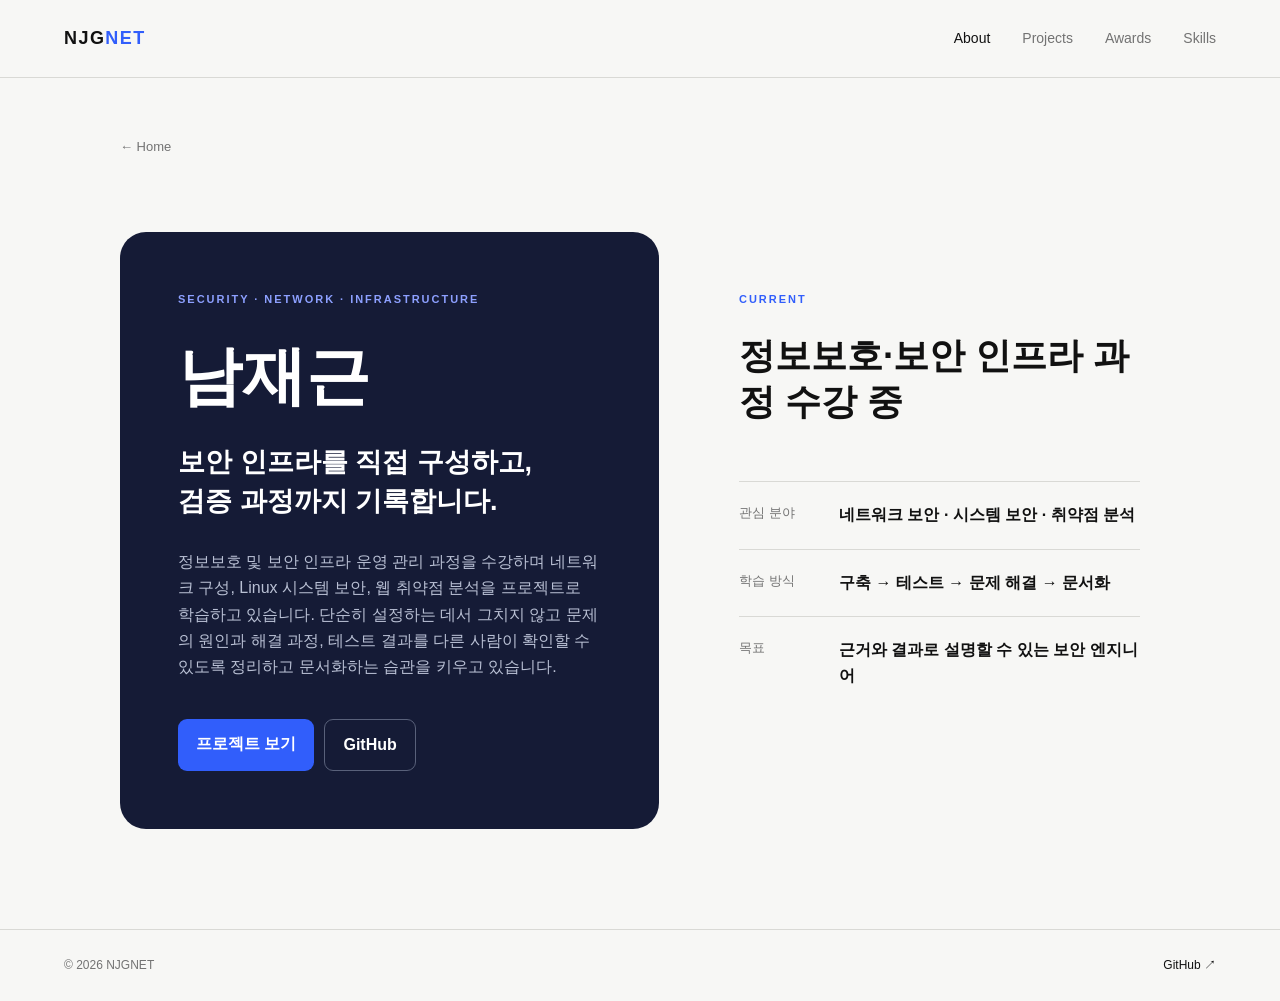
==== about.html @ 7343049d "Add files via upload" ====
<!doctype html><html lang="ko"><head><meta charset="UTF-8"><meta name="viewport" content="width=device-width,initial-scale=1"><title>About — NJGNET</title><link rel="stylesheet" href="style.css?v=3"></head><body><header class="header"><a class="logo" href="index.html">NJG<span>NET</span></a><nav><a class="active" href="about.html">About</a><a href="projects.html">Projects</a><a href="awards.html">Awards</a><a href="skills.html">Skills</a></nav></header><main class="subpage"><a class="back" href="index.html">← Home</a><section class="profile"><div class="profile-card"><p class="kicker light">SECURITY · NETWORK · INFRASTRUCTURE</p><h1>남재근</h1><h2>보안 인프라를 직접 구성하고,<br>검증 과정까지 기록합니다.</h2><p>정보보호 및 보안 인프라 운영 관리 과정을 수강하며 네트워크 구성, Linux 시스템 보안, 웹 취약점 분석을 프로젝트로 학습하고 있습니다. 단순히 설정하는 데서 그치지 않고 문제의 원인과 해결 과정, 테스트 결과를 다른 사람이 확인할 수 있도록 정리하고 문서화하는 습관을 키우고 있습니다.</p><div class="profile-actions"><a href="projects.html">프로젝트 보기</a><a class="outline" href="https://github.com/njgnet" target="_blank">GitHub</a></div></div><div class="profile-details"><p class="kicker">CURRENT</p><h3>정보보호·보안 인프라 과정 수강 중</h3><dl><div><dt>관심 분야</dt><dd>네트워크 보안 · 시스템 보안 · 취약점 분석</dd></div><div><dt>학습 방식</dt><dd>구축 → 테스트 → 문제 해결 → 문서화</dd></div><div><dt>목표</dt><dd>근거와 결과로 설명할 수 있는 보안 엔지니어</dd></div></dl></div></section></main><footer><span>© 2026 NJGNET</span><a href="https://github.com/njgnet" target="_blank">GitHub ↗</a></footer></body></html>
---- style.css ----
@import url("base.css?v=3");
.profile{display:grid;grid-template-columns:1.1fr .9fr;gap:60px;align-items:stretch}.profile-card{background:#151b36;color:#fff;border-radius:26px;padding:58px}.profile-card .light{color:#8da0ff}.profile-card h1{font-size:64px;line-height:1;margin:35px 0}.profile-card h2{font-size:27px;line-height:1.45;margin:0 0 28px}.profile-card>p{color:#b9c0d4}.profile-actions{display:flex;gap:10px;margin-top:38px}.profile-actions a{background:#315efb;color:#fff;text-decoration:none;padding:12px 18px;border-radius:9px;font-weight:700}.profile-actions .outline{background:transparent;border:1px solid #59617a}.profile-details{padding:58px 20px}.profile-details h3{font-size:36px;line-height:1.3;margin:0 0 55px}.profile-details dl{margin:0}.profile-details dl div{display:grid;grid-template-columns:100px 1fr;border-top:1px solid #d9d9d5;padding:20px 0}.profile-details dt{color:#737373;font-size:13px}.profile-details dd{margin:0;font-weight:600}.project-menu{border-top:1px solid #111}.project-menu>a{display:grid;grid-template-columns:70px 1fr 80px;align-items:center;min-height:170px;border-bottom:1px solid #d9d9d5;color:#111;text-decoration:none;transition:.2s}.project-menu>a:hover{padding-left:16px;background:#fff}.project-menu>a>span{color:#315efb;font-size:12px}.project-menu small{color:#315efb;font-size:10px;letter-spacing:.15em}.project-menu h2{font-size:30px;margin:6px 0}.project-menu p{color:#737373;margin:0}.project-menu i{font-size:24px;font-style:normal;text-align:right}.project-menu em{font-size:12px;font-style:normal;color:#737373;border:1px solid #d9d9d5;border-radius:99px;padding:6px 10px;text-align:center}.detail-hero{min-height:520px;border-top:1px solid #111;border-bottom:1px solid #111;padding:70px 0}.detail-hero h1{font-size:clamp(62px,9vw,110px);letter-spacing:-.06em;margin:35px 0 25px}.detail-hero>p:last-child{color:#737373;font-size:18px}.detail-hero.pending{display:flex;flex-direction:column;justify-content:center}@media(max-width:760px){.profile{grid-template-columns:1fr}.profile-card{padding:38px 28px}.profile-card h1{font-size:50px}.profile-details{padding:15px 0}.project-menu>a{grid-template-columns:45px 1fr 65px}.project-menu h2{font-size:25px}}@media(max-width:520px){.header nav{gap:9px}.header nav a{font-size:11px}.project-menu>a{grid-template-columns:35px 1fr}.project-menu>a i,.project-menu>a em{display:none}}
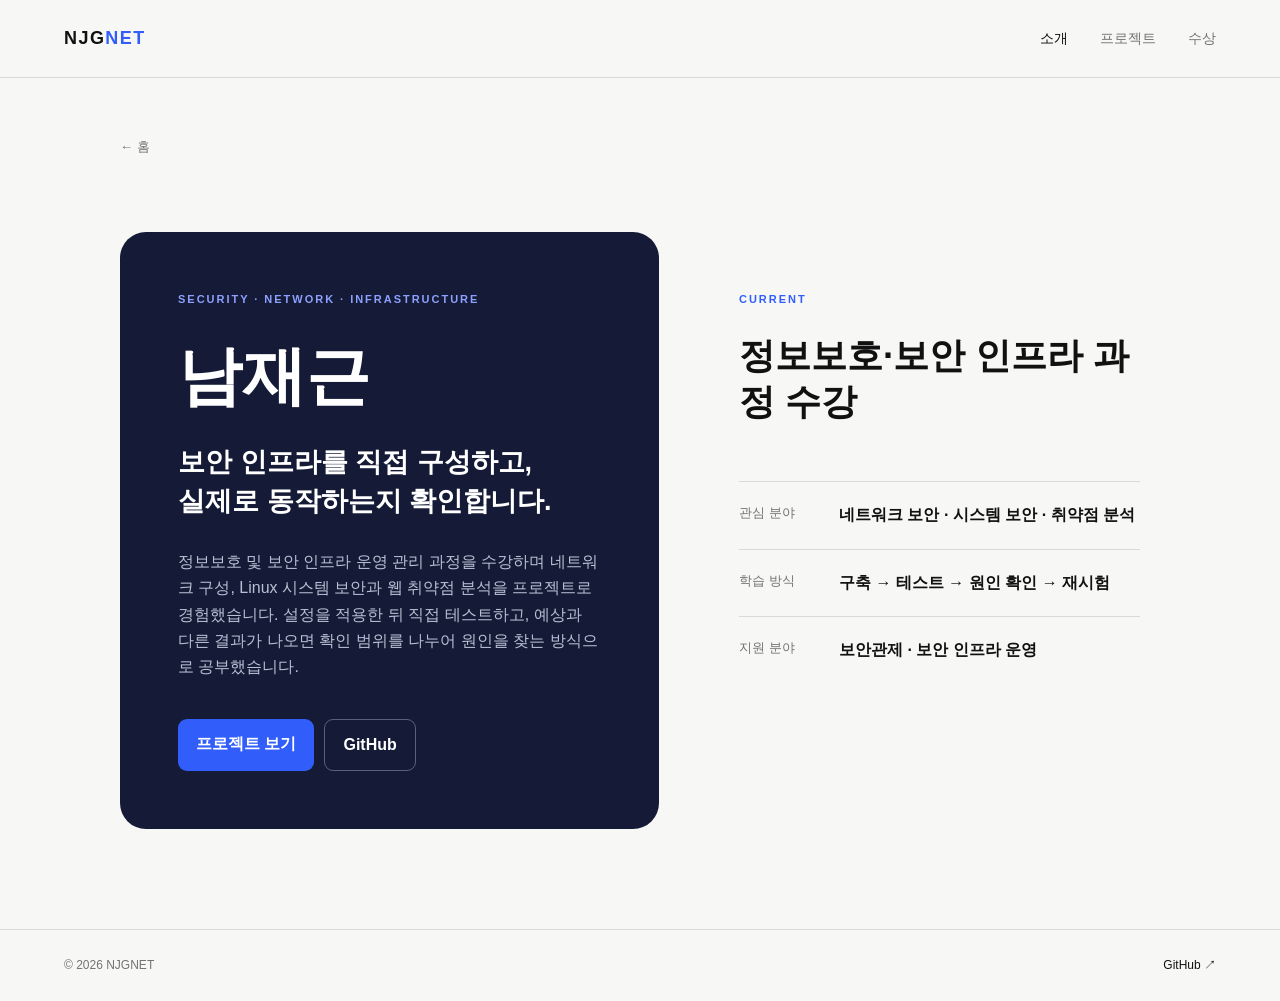
==== commit 67cecc31: "Add files via upload" ====
--- a/about.html
+++ b/about.html
@@ -1 +1,8 @@
-<!doctype html><html lang="ko"><head><meta charset="UTF-8"><meta name="viewport" content="width=device-width,initial-scale=1"><title>About — NJGNET</title><link rel="stylesheet" href="style.css?v=3"></head><body><header class="header"><a class="logo" href="index.html">NJG<span>NET</span></a><nav><a class="active" href="about.html">About</a><a href="projects.html">Projects</a><a href="awards.html">Awards</a><a href="skills.html">Skills</a></nav></header><main class="subpage"><a class="back" href="index.html">← Home</a><section class="profile"><div class="profile-card"><p class="kicker light">SECURITY · NETWORK · INFRASTRUCTURE</p><h1>남재근</h1><h2>보안 인프라를 직접 구성하고,<br>검증 과정까지 기록합니다.</h2><p>정보보호 및 보안 인프라 운영 관리 과정을 수강하며 네트워크 구성, Linux 시스템 보안, 웹 취약점 분석을 프로젝트로 학습하고 있습니다. 단순히 설정하는 데서 그치지 않고 문제의 원인과 해결 과정, 테스트 결과를 다른 사람이 확인할 수 있도록 정리하고 문서화하는 습관을 키우고 있습니다.</p><div class="profile-actions"><a href="projects.html">프로젝트 보기</a><a class="outline" href="https://github.com/njgnet" target="_blank">GitHub</a></div></div><div class="profile-details"><p class="kicker">CURRENT</p><h3>정보보호·보안 인프라 과정 수강 중</h3><dl><div><dt>관심 분야</dt><dd>네트워크 보안 · 시스템 보안 · 취약점 분석</dd></div><div><dt>학습 방식</dt><dd>구축 → 테스트 → 문제 해결 → 문서화</dd></div><div><dt>목표</dt><dd>근거와 결과로 설명할 수 있는 보안 엔지니어</dd></div></dl></div></section></main><footer><span>© 2026 NJGNET</span><a href="https://github.com/njgnet" target="_blank">GitHub ↗</a></footer></body></html>
+<!doctype html>
+<html lang="ko">
+<head><meta charset="UTF-8"><meta name="viewport" content="width=device-width,initial-scale=1"><title>소개 — NJGNET</title><link rel="stylesheet" href="style.css?v=5"></head>
+<body>
+<header class="header"><a class="logo" href="index.html">NJG<span>NET</span></a><nav><a class="active" href="about.html">소개</a><a href="projects.html">프로젝트</a><a href="awards.html">수상</a></nav></header>
+<main class="subpage"><a class="back" href="index.html">← 홈</a><section class="profile"><div class="profile-card"><p class="kicker light">SECURITY · NETWORK · INFRASTRUCTURE</p><h1>남재근</h1><h2>보안 인프라를 직접 구성하고,<br>실제로 동작하는지 확인합니다.</h2><p>정보보호 및 보안 인프라 운영 관리 과정을 수강하며 네트워크 구성, Linux 시스템 보안과 웹 취약점 분석을 프로젝트로 경험했습니다. 설정을 적용한 뒤 직접 테스트하고, 예상과 다른 결과가 나오면 확인 범위를 나누어 원인을 찾는 방식으로 공부했습니다.</p><div class="profile-actions"><a href="projects.html">프로젝트 보기</a><a class="outline" href="https://github.com/njgnet" target="_blank" rel="noopener">GitHub</a></div></div><div class="profile-details"><p class="kicker">CURRENT</p><h3>정보보호·보안 인프라 과정 수강</h3><dl><div><dt>관심 분야</dt><dd>네트워크 보안 · 시스템 보안 · 취약점 분석</dd></div><div><dt>학습 방식</dt><dd>구축 → 테스트 → 원인 확인 → 재시험</dd></div><div><dt>지원 분야</dt><dd>보안관제 · 보안 인프라 운영</dd></div></dl></div></section></main>
+<footer><span>© 2026 NJGNET</span><a href="https://github.com/njgnet" target="_blank" rel="noopener">GitHub ↗</a></footer>
+</body></html>
--- a/style.css
+++ b/style.css
@@ -1,2 +1,18 @@
 @import url("base.css?v=3");
+.portfolio-home{overflow:hidden}.career-hero{width:min(1180px,90vw);margin:auto;padding:90px 0 100px;display:grid;grid-template-columns:1.35fr .65fr;gap:80px;align-items:end}.hero-copy h1{font-size:clamp(70px,9vw,124px);line-height:.9;letter-spacing:-.075em;margin:0}.role{color:var(--accent);font-size:15px;font-weight:700;letter-spacing:.08em;margin:22px 0 50px}.hero-copy h2{font-size:clamp(30px,3vw,47px);line-height:1.3;letter-spacing:-.04em;margin:0 0 28px}.hero-description{max-width:720px;color:var(--muted);font-size:17px;line-height:1.9;word-break:keep-all}.hero-actions{display:flex;gap:10px;margin-top:36px}.hero-actions a{padding:13px 20px;text-decoration:none;border-radius:6px;font-size:14px;font-weight:700}.primary-button{background:var(--accent);color:#fff}.secondary-button{color:var(--ink);border:1px solid var(--line);background:var(--white)}.profile-panel{background:#151b36;color:#fff;padding:38px;border-radius:18px}.panel-label{font-size:10px;letter-spacing:.18em;color:#8da0ff;margin:0 0 25px}.profile-panel dl{margin:0}.profile-panel dl div{padding:18px 0;border-top:1px solid #343b58}.profile-panel dt{font-size:11px;color:#959db6;margin-bottom:6px}.profile-panel dd{margin:0;font-size:15px;font-weight:600}.panel-note{font-size:12px;color:#959db6;margin:24px 0 0;line-height:1.7}.home-section{padding:95px max(5vw,calc((100vw - 1180px)/2));border-top:1px solid var(--line)}.home-section:nth-of-type(even){background:#f1f3f6}.section-heading{display:flex;justify-content:space-between;gap:40px;align-items:end;margin-bottom:50px}.section-heading h2{font-size:clamp(42px,5vw,68px);line-height:1;margin:0;letter-spacing:-.055em}.section-heading>p{max-width:420px;color:var(--muted);margin:0}.section-heading .kicker{margin-bottom:16px}.capability-grid{display:grid;grid-template-columns:repeat(4,1fr);gap:14px}.capability-grid article{background:var(--white);border:1px solid #e3e4e7;border-radius:13px;padding:30px;min-height:280px}.capability-grid span{color:var(--accent);font-size:10px;font-weight:700;letter-spacing:.13em}.capability-grid h3{font-size:21px;line-height:1.45;letter-spacing:-.03em;margin:45px 0 16px}.capability-grid p{font-size:14px;color:var(--muted);margin:0;word-break:keep-all}.stack-section{background:#151b36!important;color:#fff}.stack-groups{display:grid;grid-template-columns:repeat(2,1fr);border-top:1px solid #3b425d}.stack-groups article{padding:30px 25px 35px 0;border-bottom:1px solid #3b425d}.stack-groups article:nth-child(odd){border-right:1px solid #3b425d}.stack-groups article:nth-child(even){padding-left:35px}.stack-groups h3{font-size:13px;color:#8da0ff;margin:0 0 14px}.stack-groups p{font-size:17px;color:#d3d7e3;margin:0}.featured-projects{border-top:1px solid var(--ink)}.featured-project{display:grid;grid-template-columns:70px 1fr 165px;align-items:center;gap:20px;min-height:180px;border-bottom:1px solid var(--line);color:var(--ink);text-decoration:none;transition:.2s}.featured-project:hover{padding-left:18px;background:var(--white)}.project-index{font-size:12px;color:var(--accent)}.featured-project small{font-size:10px;color:var(--accent);letter-spacing:.14em}.featured-project h3{font-size:29px;letter-spacing:-.035em;margin:8px 0}.featured-project p{color:var(--muted);margin:0}.featured-project b{text-align:right;font-size:13px}.award-project b{color:var(--accent)}.all-projects{display:inline-block;margin-top:35px;color:var(--ink);font-size:14px;font-weight:700;text-decoration:none;border-bottom:1px solid var(--ink);padding-bottom:4px}
+@media(max-width:900px){.career-hero{grid-template-columns:1fr;gap:45px}.capability-grid{grid-template-columns:repeat(2,1fr)}.featured-project{grid-template-columns:45px 1fr 125px}.featured-project h3{font-size:24px}}
+@media(max-width:650px){.career-hero{padding:65px 0}.role{margin-bottom:35px}.hero-copy h2 br{display:none}.home-section{padding-top:70px;padding-bottom:70px}.section-heading{display:block}.section-heading>p{margin-top:20px}.capability-grid,.stack-groups{grid-template-columns:1fr}.stack-groups article:nth-child(odd){border-right:0}.stack-groups article:nth-child(even){padding-left:0}.featured-project{grid-template-columns:35px 1fr;padding:28px 0}.featured-project b{grid-column:2;text-align:left}.featured-project p{font-size:13px}}
+.learning-preview{background:#f1f3f6}.learning-preview-grid{display:grid;grid-template-columns:repeat(4,1fr);gap:14px}.learning-preview-grid a{min-height:230px;padding:28px;background:#fff;border:1px solid #e0e1e4;border-radius:12px;color:var(--ink);text-decoration:none;transition:.2s}.learning-preview-grid a:hover{transform:translateY(-4px);border-color:var(--accent)}.learning-preview-grid span{font-size:11px;color:var(--accent)}.learning-preview-grid h3{font-size:21px;line-height:1.35;margin:52px 0 14px}.learning-preview-grid p{font-size:13px;color:var(--muted);margin:0}.award-preview-grid{display:grid;grid-template-columns:1fr 1fr;gap:16px}.award-preview-card{min-height:300px;padding:38px;background:#fff;border:1px solid var(--line);border-radius:14px;color:var(--ink);text-decoration:none;display:flex;flex-direction:column;justify-content:space-between}.award-preview-card>span{font-size:10px;color:var(--accent);letter-spacing:.14em}.award-preview-card p{color:var(--muted);margin:0 0 8px}.award-preview-card h3{font-size:34px;letter-spacing:-.04em;margin:0 0 28px}.award-preview-card small{font-weight:700}.award-preview-card.dark{background:#151b36;color:#fff;border-color:#151b36}.award-preview-card.dark p{color:#aeb5ca}.award-preview-card.dark small{color:#8da0ff}.til-source{margin:55px 0 90px;padding:30px 34px;background:#151b36;color:#fff;border-radius:14px;display:flex;align-items:center;justify-content:space-between;gap:30px}.til-source span{font-size:10px;color:#8da0ff;letter-spacing:.15em}.til-source strong{display:block;font-size:24px;margin-top:5px}.til-source p{color:#aeb5ca;margin:8px 0 0}.til-source a{flex:none;color:#fff;text-decoration:none;border:1px solid #59617a;padding:11px 16px;border-radius:7px;font-size:13px}.learning-category{padding:80px 0;border-top:1px solid var(--ink);scroll-margin-top:100px}.learning-category-head{display:grid;grid-template-columns:70px 1fr;align-items:start;margin-bottom:45px}.learning-category-head>span{font-size:12px;color:var(--accent)}.learning-category-head .kicker{margin-bottom:10px}.learning-category-head h2{font-size:44px;letter-spacing:-.045em;margin:0}.learning-log-grid{display:grid;grid-template-columns:repeat(3,1fr);gap:14px;margin-left:70px}.learning-log-grid article{min-height:230px;border:1px solid var(--line);background:#fff;border-radius:11px;padding:26px}.learning-log-grid time{font-size:11px;color:var(--accent)}.learning-log-grid h3{font-size:21px;margin:35px 0 14px}.learning-log-grid p{font-size:14px;color:var(--muted);margin:0;word-break:keep-all}.category-intro{max-width:780px;margin:-20px 0 40px 70px;color:var(--muted)}.challenge-grid{display:grid;grid-template-columns:repeat(3,1fr);gap:14px;margin-left:70px}.challenge-grid article{padding:28px;background:#fff;border:1px solid var(--line);border-radius:11px}.challenge-grid>article>span{font-size:10px;color:var(--accent);letter-spacing:.13em}.challenge-grid h3{font-size:23px;margin:28px 0}.challenge-grid dl{margin:0}.challenge-grid dl div{border-top:1px solid var(--line);padding:13px 0}.challenge-grid dt{font-size:11px;color:var(--muted)}.challenge-grid dd{margin:3px 0 0;font-size:14px}.challenge-grid .highlight-challenge{background:#151b36;color:#fff;border-color:#151b36}.highlight-challenge dl div{border-color:#3b425d}.highlight-challenge dt{color:#8f98b4}.award-records{padding-top:70px}.award-record{display:grid;grid-template-columns:.8fr 1.2fr;gap:70px;align-items:center;padding:60px 0;border-bottom:1px solid var(--line);scroll-margin-top:90px}.award-image-frame{padding:24px;background:#ecece8;border:1px solid #d3d3cd;border-radius:12px}.award-image-frame img{display:block;width:100%;height:auto;background:#fff;box-shadow:0 8px 30px rgba(0,0,0,.08)}.award-record h2{font-size:40px;letter-spacing:-.045em;margin:10px 0 20px}.award-record>div:last-child>p:not(.kicker){color:var(--muted);line-height:1.85;margin-bottom:30px}.award-placeholder{min-height:390px;background:#151b36;color:#fff;border-radius:12px;display:flex;flex-direction:column;align-items:center;justify-content:center}.award-placeholder span{font-size:10px;color:#8da0ff;letter-spacing:.15em}.award-placeholder strong{font-size:23px;margin-top:10px}
+@media(max-width:900px){.learning-preview-grid{grid-template-columns:repeat(2,1fr)}.learning-log-grid,.challenge-grid{grid-template-columns:repeat(2,1fr)}.award-record{grid-template-columns:1fr;gap:35px}.award-image-frame{max-width:520px}}
+@media(max-width:650px){.header nav a:nth-child(2){display:none}.learning-preview-grid,.award-preview-grid,.learning-log-grid,.challenge-grid{grid-template-columns:1fr}.til-source{display:block}.til-source a{display:inline-block;margin-top:22px}.learning-category-head{grid-template-columns:35px 1fr}.learning-category-head h2{font-size:33px}.learning-log-grid,.challenge-grid,.category-intro{margin-left:35px}.award-preview-card{min-height:240px}.award-record h2{font-size:32px}.award-placeholder{min-height:280px}}
+.hero-copy .role{font-size:0}.hero-copy .role::after{content:"보안 인프라 포트폴리오";font-size:15px}.learning-page .page-title h1{font-size:0}.learning-page .page-title h1::after{content:"학습 기록";font-size:clamp(62px,9vw,110px)}body:has(.award-records) .page-title h1{font-size:0}body:has(.award-records) .page-title h1::after{content:"수상 성과";font-size:clamp(62px,9vw,110px)}
+body:has(.learning-page) nav a,body:has(.award-records) nav a{font-size:0}body:has(.learning-page) nav a::after,body:has(.award-records) nav a::after{font-size:14px}body:has(.learning-page) nav a:nth-child(1)::after,body:has(.award-records) nav a:nth-child(1)::after{content:"소개"}body:has(.learning-page) nav a:nth-child(2)::after,body:has(.award-records) nav a:nth-child(2)::after{content:"프로젝트"}body:has(.learning-page) nav a:nth-child(3)::after,body:has(.award-records) nav a:nth-child(3)::after{content:"학습 기록"}body:has(.learning-page) nav a:nth-child(4)::after,body:has(.award-records) nav a:nth-child(4)::after{content:"수상"}
+.study-detail-list{margin-left:70px;border-top:1px solid var(--line)}.study-detail{display:grid;grid-template-columns:.78fr 1.22fr;gap:55px;padding:48px 0;border-bottom:1px solid var(--line)}.study-title time{font-size:11px;color:var(--accent)}.study-title h3{font-size:28px;letter-spacing:-.035em;margin:18px 0 13px}.study-title p{color:var(--muted);margin:0;word-break:keep-all}.study-body h4{font-size:14px;margin:0 0 15px}.study-body ul,.study-body ol{padding-left:20px;margin:0}.study-body li{margin:8px 0;color:#4f4f4f}.study-body pre{margin:24px 0 0;padding:20px;background:#151b36;color:#dce1f0;border-radius:9px;overflow:auto;font-size:12px;line-height:1.65}.study-body code{font-family:Consolas,monospace}.study-body p code,.study-body li code{background:#eceef3;padding:2px 5px;border-radius:4px;color:#24315e}.study-result{margin:24px 0 0;padding:18px 20px;border-left:3px solid var(--accent);background:#eef1fb;color:#50576c!important}.compact-study .study-detail{grid-template-columns:1fr 1fr}
+@media(max-width:800px){.study-detail{grid-template-columns:1fr;gap:25px}.compact-study .study-detail{grid-template-columns:1fr}.study-detail-list{margin-left:35px}}
+@media(max-width:520px){.study-detail-list{margin-left:0}.study-detail{padding:36px 0}.study-title h3{font-size:24px}.study-body pre{font-size:11px}}
+.archive-nav{position:sticky;top:78px;z-index:5;display:flex;gap:8px;flex-wrap:wrap;padding:18px 0;margin:35px 0 20px;background:var(--bg);border-bottom:1px solid var(--line)}.archive-nav a{font-size:12px;color:var(--ink);text-decoration:none;border:1px solid var(--line);background:#fff;border-radius:99px;padding:7px 12px}.til-category{padding:70px 0 20px;scroll-margin-top:150px}.til-category-title{display:grid;grid-template-columns:70px 1fr;margin-bottom:35px}.til-category-title>span{font-size:12px;color:var(--accent)}.til-category-title h2{font-size:42px;letter-spacing:-.045em;margin:0}.til-category-title .kicker{margin-bottom:8px}.til-category-title p:last-child{color:var(--muted);margin:8px 0 0}.til-timeline{margin-left:70px;border-top:1px solid var(--ink)}.til-entry{margin:0;padding:0;border:0;border-bottom:1px solid var(--line)}.til-entry summary{list-style:none;display:grid;grid-template-columns:140px 1fr 75px;gap:25px;align-items:center;padding:25px 0;cursor:pointer}.til-entry summary::-webkit-details-marker{display:none}.til-entry summary time{font-size:12px;color:var(--accent)}.til-entry summary strong{font-size:18px}.til-entry summary span{font-size:11px;color:var(--muted);text-align:right}.til-entry[open] summary span{font-size:0}.til-entry[open] summary span::after{content:"접기";font-size:11px}.til-entry-body{margin:0 0 35px 140px;padding:30px;background:#fff;border:1px solid var(--line);border-radius:10px;color:#4f4f4f}.til-entry-body h4{font-size:18px;color:var(--ink);margin:32px 0 12px}.til-entry-body h4:first-child{margin-top:0}.til-entry-body p{margin:10px 0}.til-entry-body ul,.til-entry-body ol{padding-left:22px}.til-entry-body li{margin:6px 0}.til-entry-body pre{padding:20px;background:#151b36;color:#dce1f0;border-radius:8px;overflow:auto;font-size:12px;line-height:1.65}.til-entry-body code{font-family:Consolas,monospace}.til-entry-body p code,.til-entry-body li code{background:#edf0f6;color:#27325c;padding:2px 5px;border-radius:4px}.til-entry-body hr{border:0;border-top:1px solid var(--line);margin:25px 0}.archive-loading{padding:70px;text-align:center;color:var(--muted)}
+@media(max-width:700px){.archive-nav{top:66px}.til-category-title{grid-template-columns:35px 1fr}.til-category-title h2{font-size:32px}.til-timeline{margin-left:35px}.til-entry summary{grid-template-columns:1fr 65px;gap:8px}.til-entry summary time{grid-column:1/3}.til-entry-body{margin-left:0;padding:22px}.til-entry summary strong{font-size:16px}}
+.learning-title{display:block}.learning-title .kicker{margin-bottom:35px}.learning-title h1{font-size:clamp(62px,9vw,110px)!important}.learning-title h1::after{content:none!important}
+.til-entry summary{grid-template-columns:190px 1fr 75px}.til-entry summary time{white-space:nowrap}.screen-note{margin:14px 0;padding:15px 18px;border-left:3px solid #6c83ff;background:#f0f3ff;border-radius:0 7px 7px 0}.screen-note b{display:block;font-size:11px;color:var(--accent);margin-bottom:5px}.screen-note p{margin:0;color:#596075}.entry-analysis{margin:0 0 32px;padding:25px;background:#151b36;color:#fff;border-radius:10px}.entry-analysis h4{color:#fff!important;margin:0 0 15px!important}.entry-analysis ul{margin:0}.entry-analysis li{color:#d8dce8;margin:9px 0}.entry-analysis code{background:#303956!important;color:#fff!important}
 .profile{display:grid;grid-template-columns:1.1fr .9fr;gap:60px;align-items:stretch}.profile-card{background:#151b36;color:#fff;border-radius:26px;padding:58px}.profile-card .light{color:#8da0ff}.profile-card h1{font-size:64px;line-height:1;margin:35px 0}.profile-card h2{font-size:27px;line-height:1.45;margin:0 0 28px}.profile-card>p{color:#b9c0d4}.profile-actions{display:flex;gap:10px;margin-top:38px}.profile-actions a{background:#315efb;color:#fff;text-decoration:none;padding:12px 18px;border-radius:9px;font-weight:700}.profile-actions .outline{background:transparent;border:1px solid #59617a}.profile-details{padding:58px 20px}.profile-details h3{font-size:36px;line-height:1.3;margin:0 0 55px}.profile-details dl{margin:0}.profile-details dl div{display:grid;grid-template-columns:100px 1fr;border-top:1px solid #d9d9d5;padding:20px 0}.profile-details dt{color:#737373;font-size:13px}.profile-details dd{margin:0;font-weight:600}.project-menu{border-top:1px solid #111}.project-menu>a{display:grid;grid-template-columns:70px 1fr 80px;align-items:center;min-height:170px;border-bottom:1px solid #d9d9d5;color:#111;text-decoration:none;transition:.2s}.project-menu>a:hover{padding-left:16px;background:#fff}.project-menu>a>span{color:#315efb;font-size:12px}.project-menu small{color:#315efb;font-size:10px;letter-spacing:.15em}.project-menu h2{font-size:30px;margin:6px 0}.project-menu p{color:#737373;margin:0}.project-menu i{font-size:24px;font-style:normal;text-align:right}.project-menu em{font-size:12px;font-style:normal;color:#737373;border:1px solid #d9d9d5;border-radius:99px;padding:6px 10px;text-align:center}.detail-hero{min-height:520px;border-top:1px solid #111;border-bottom:1px solid #111;padding:70px 0}.detail-hero h1{font-size:clamp(62px,9vw,110px);letter-spacing:-.06em;margin:35px 0 25px}.detail-hero>p:last-child{color:#737373;font-size:18px}.detail-hero.pending{display:flex;flex-direction:column;justify-content:center}@media(max-width:760px){.profile{grid-template-columns:1fr}.profile-card{padding:38px 28px}.profile-card h1{font-size:50px}.profile-details{padding:15px 0}.project-menu>a{grid-template-columns:45px 1fr 65px}.project-menu h2{font-size:25px}}@media(max-width:520px){.header nav{gap:9px}.header nav a{font-size:11px}.project-menu>a{grid-template-columns:35px 1fr}.project-menu>a i,.project-menu>a em{display:none}}
+.hero-actions{flex-wrap:wrap}.pdf-button{color:#fff;background:#151b36;border:1px solid #151b36}
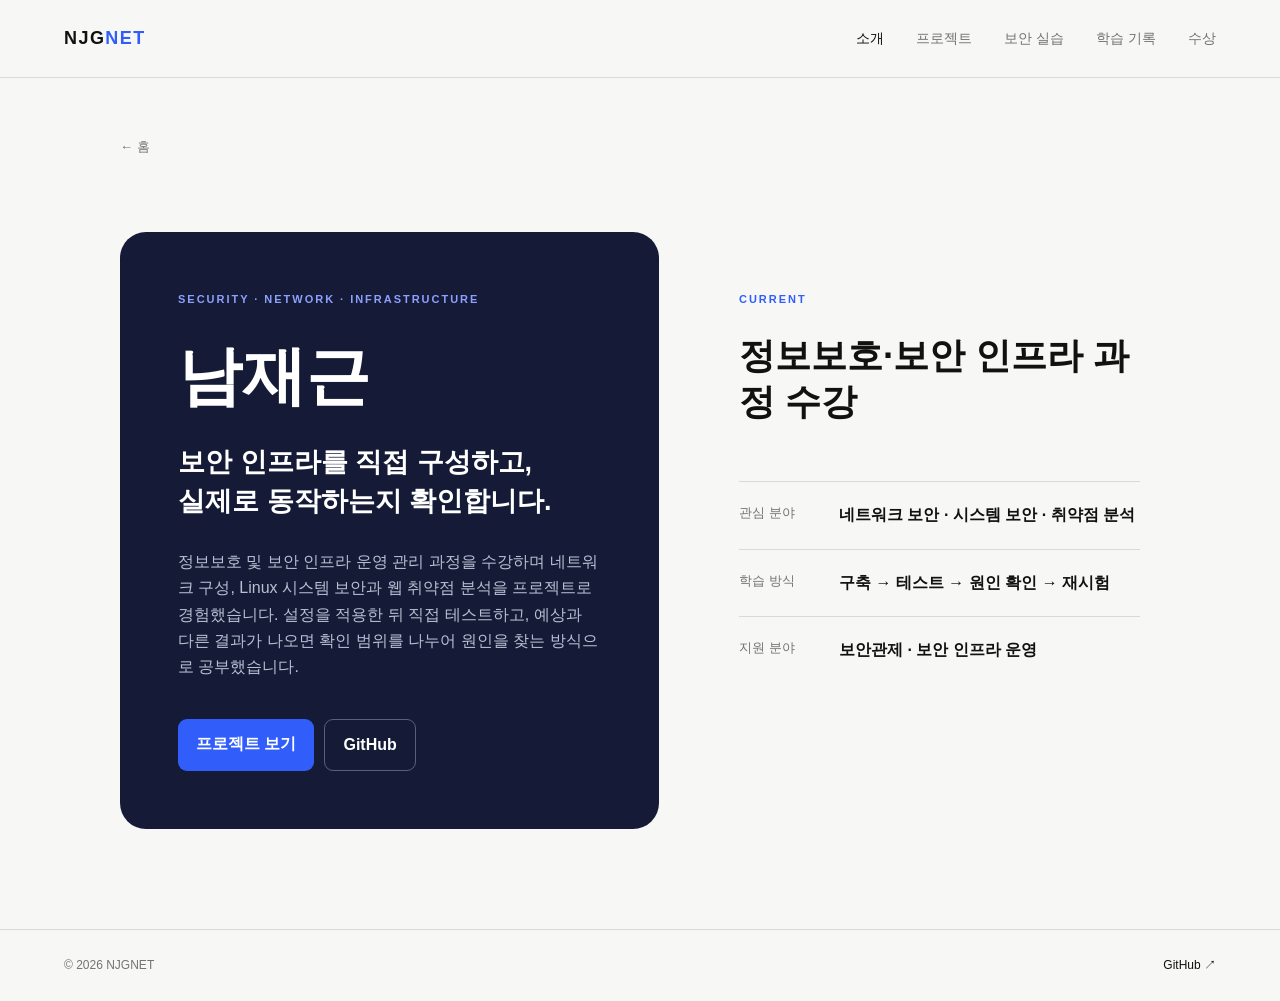
==== commit 4db6fb46: "Add files via upload" ====
--- a/about.html
+++ b/about.html
@@ -2,7 +2,7 @@
 <html lang="ko">
 <head><meta charset="UTF-8"><meta name="viewport" content="width=device-width,initial-scale=1"><title>소개 — NJGNET</title><link rel="stylesheet" href="style.css?v=5"></head>
 <body>
-<header class="header"><a class="logo" href="index.html">NJG<span>NET</span></a><nav><a class="active" href="about.html">소개</a><a href="projects.html">프로젝트</a><a href="awards.html">수상</a></nav></header>
+<header class="header"><a class="logo" href="index.html">NJG<span>NET</span></a><nav><a class="active" href="about.html">소개</a><a href="projects.html">프로젝트</a><a href="activities.html">보안 실습</a><a href="learning.html">학습 기록</a><a href="awards.html">수상</a></nav></header>
 <main class="subpage"><a class="back" href="index.html">← 홈</a><section class="profile"><div class="profile-card"><p class="kicker light">SECURITY · NETWORK · INFRASTRUCTURE</p><h1>남재근</h1><h2>보안 인프라를 직접 구성하고,<br>실제로 동작하는지 확인합니다.</h2><p>정보보호 및 보안 인프라 운영 관리 과정을 수강하며 네트워크 구성, Linux 시스템 보안과 웹 취약점 분석을 프로젝트로 경험했습니다. 설정을 적용한 뒤 직접 테스트하고, 예상과 다른 결과가 나오면 확인 범위를 나누어 원인을 찾는 방식으로 공부했습니다.</p><div class="profile-actions"><a href="projects.html">프로젝트 보기</a><a class="outline" href="https://github.com/njgnet" target="_blank" rel="noopener">GitHub</a></div></div><div class="profile-details"><p class="kicker">CURRENT</p><h3>정보보호·보안 인프라 과정 수강</h3><dl><div><dt>관심 분야</dt><dd>네트워크 보안 · 시스템 보안 · 취약점 분석</dd></div><div><dt>학습 방식</dt><dd>구축 → 테스트 → 원인 확인 → 재시험</dd></div><div><dt>지원 분야</dt><dd>보안관제 · 보안 인프라 운영</dd></div></dl></div></section></main>
 <footer><span>© 2026 NJGNET</span><a href="https://github.com/njgnet" target="_blank" rel="noopener">GitHub ↗</a></footer>
 </body></html>
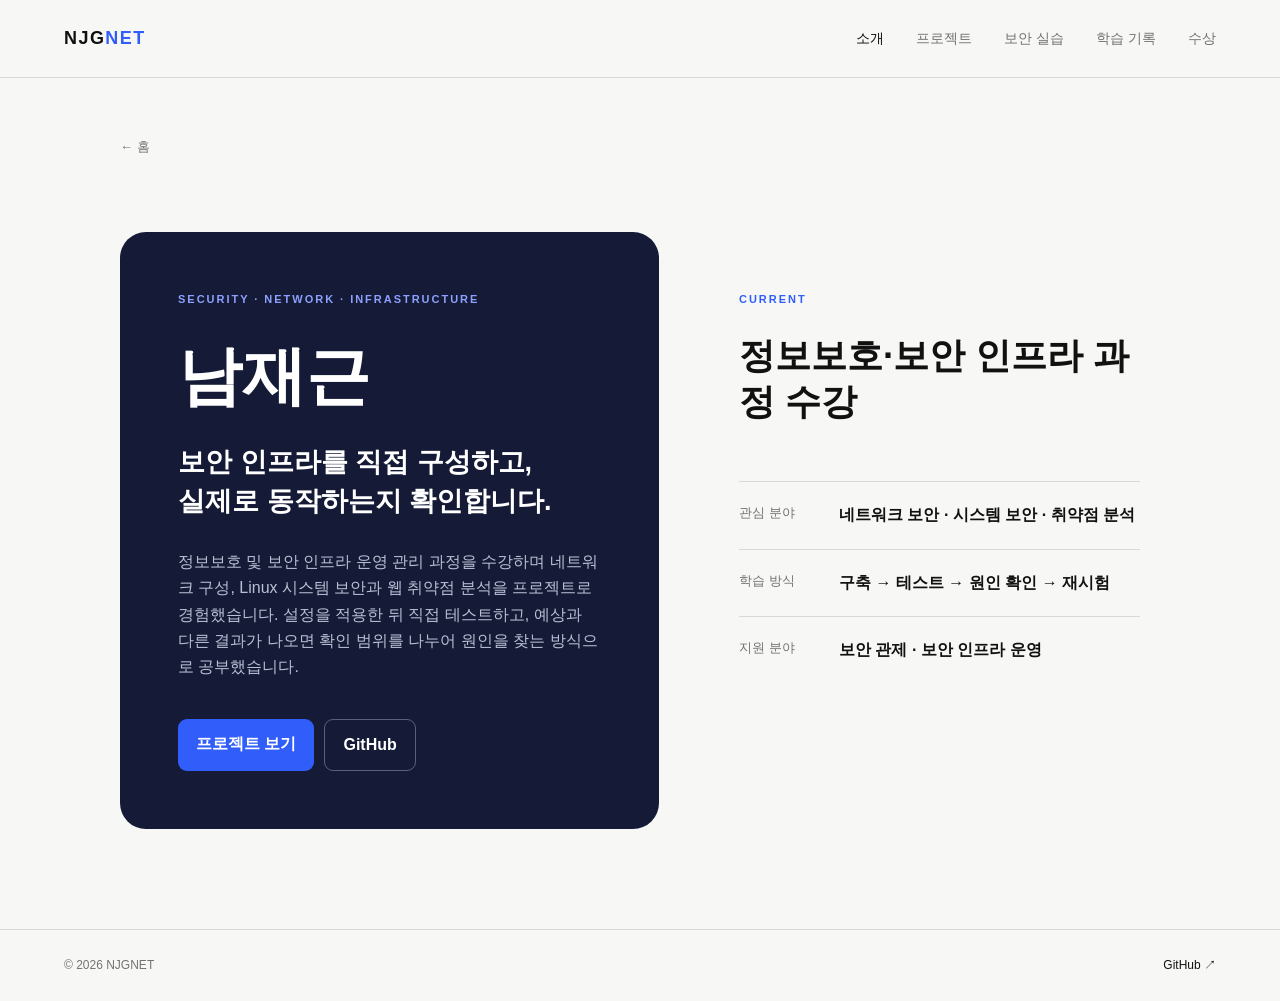
==== commit 605dee66: "Add files via upload" ====
--- a/about.html
+++ b/about.html
@@ -3,6 +3,6 @@
 <head><meta charset="UTF-8"><meta name="viewport" content="width=device-width,initial-scale=1"><title>소개 — NJGNET</title><link rel="stylesheet" href="style.css?v=5"></head>
 <body>
 <header class="header"><a class="logo" href="index.html">NJG<span>NET</span></a><nav><a class="active" href="about.html">소개</a><a href="projects.html">프로젝트</a><a href="activities.html">보안 실습</a><a href="learning.html">학습 기록</a><a href="awards.html">수상</a></nav></header>
-<main class="subpage"><a class="back" href="index.html">← 홈</a><section class="profile"><div class="profile-card"><p class="kicker light">SECURITY · NETWORK · INFRASTRUCTURE</p><h1>남재근</h1><h2>보안 인프라를 직접 구성하고,<br>실제로 동작하는지 확인합니다.</h2><p>정보보호 및 보안 인프라 운영 관리 과정을 수강하며 네트워크 구성, Linux 시스템 보안과 웹 취약점 분석을 프로젝트로 경험했습니다. 설정을 적용한 뒤 직접 테스트하고, 예상과 다른 결과가 나오면 확인 범위를 나누어 원인을 찾는 방식으로 공부했습니다.</p><div class="profile-actions"><a href="projects.html">프로젝트 보기</a><a class="outline" href="https://github.com/njgnet" target="_blank" rel="noopener">GitHub</a></div></div><div class="profile-details"><p class="kicker">CURRENT</p><h3>정보보호·보안 인프라 과정 수강</h3><dl><div><dt>관심 분야</dt><dd>네트워크 보안 · 시스템 보안 · 취약점 분석</dd></div><div><dt>학습 방식</dt><dd>구축 → 테스트 → 원인 확인 → 재시험</dd></div><div><dt>지원 분야</dt><dd>보안관제 · 보안 인프라 운영</dd></div></dl></div></section></main>
+<main class="subpage"><a class="back" href="index.html">← 홈</a><section class="profile"><div class="profile-card"><p class="kicker light">SECURITY · NETWORK · INFRASTRUCTURE</p><h1>남재근</h1><h2>보안 인프라를 직접 구성하고,<br>실제로 동작하는지 확인합니다.</h2><p>정보보호 및 보안 인프라 운영 관리 과정을 수강하며 네트워크 구성, Linux 시스템 보안과 웹 취약점 분석을 프로젝트로 경험했습니다. 설정을 적용한 뒤 직접 테스트하고, 예상과 다른 결과가 나오면 확인 범위를 나누어 원인을 찾는 방식으로 공부했습니다.</p><div class="profile-actions"><a href="projects.html">프로젝트 보기</a><a class="outline" href="https://github.com/njgnet" target="_blank" rel="noopener">GitHub</a></div></div><div class="profile-details"><p class="kicker">CURRENT</p><h3>정보보호·보안 인프라 과정 수강</h3><dl><div><dt>관심 분야</dt><dd>네트워크 보안 · 시스템 보안 · 취약점 분석</dd></div><div><dt>학습 방식</dt><dd>구축 → 테스트 → 원인 확인 → 재시험</dd></div><div><dt>지원 분야</dt><dd>보안 관제 · 보안 인프라 운영</dd></div></dl></div></section></main>
 <footer><span>© 2026 NJGNET</span><a href="https://github.com/njgnet" target="_blank" rel="noopener">GitHub ↗</a></footer>
 </body></html>
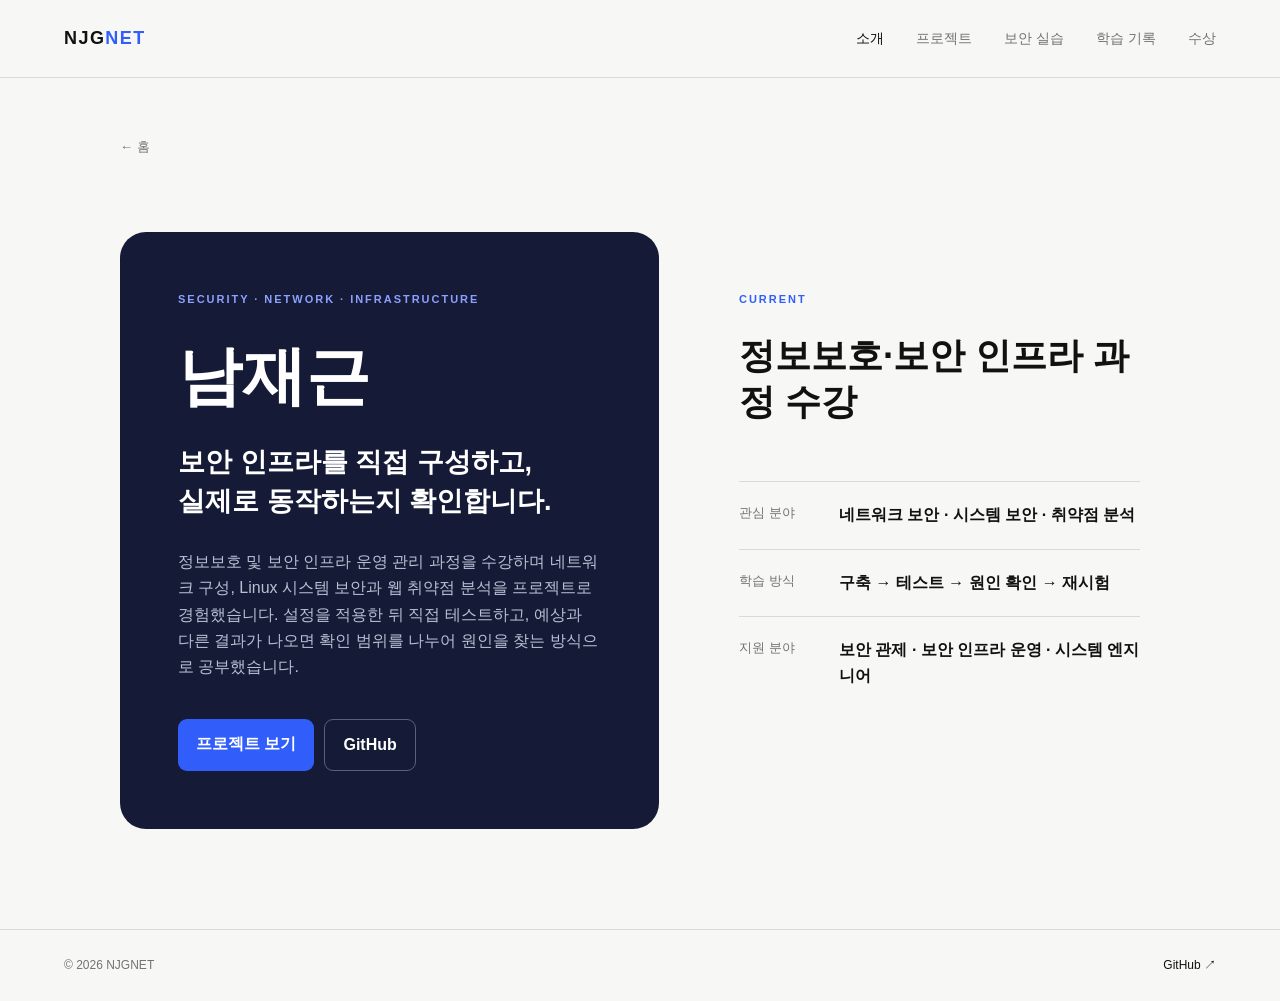
==== commit 3c69869d: "Add files via upload" ====
--- a/about.html
+++ b/about.html
@@ -3,6 +3,6 @@
 <head><meta charset="UTF-8"><meta name="viewport" content="width=device-width,initial-scale=1"><title>소개 — NJGNET</title><link rel="stylesheet" href="style.css?v=5"></head>
 <body>
 <header class="header"><a class="logo" href="index.html">NJG<span>NET</span></a><nav><a class="active" href="about.html">소개</a><a href="projects.html">프로젝트</a><a href="activities.html">보안 실습</a><a href="learning.html">학습 기록</a><a href="awards.html">수상</a></nav></header>
-<main class="subpage"><a class="back" href="index.html">← 홈</a><section class="profile"><div class="profile-card"><p class="kicker light">SECURITY · NETWORK · INFRASTRUCTURE</p><h1>남재근</h1><h2>보안 인프라를 직접 구성하고,<br>실제로 동작하는지 확인합니다.</h2><p>정보보호 및 보안 인프라 운영 관리 과정을 수강하며 네트워크 구성, Linux 시스템 보안과 웹 취약점 분석을 프로젝트로 경험했습니다. 설정을 적용한 뒤 직접 테스트하고, 예상과 다른 결과가 나오면 확인 범위를 나누어 원인을 찾는 방식으로 공부했습니다.</p><div class="profile-actions"><a href="projects.html">프로젝트 보기</a><a class="outline" href="https://github.com/njgnet" target="_blank" rel="noopener">GitHub</a></div></div><div class="profile-details"><p class="kicker">CURRENT</p><h3>정보보호·보안 인프라 과정 수강</h3><dl><div><dt>관심 분야</dt><dd>네트워크 보안 · 시스템 보안 · 취약점 분석</dd></div><div><dt>학습 방식</dt><dd>구축 → 테스트 → 원인 확인 → 재시험</dd></div><div><dt>지원 분야</dt><dd>보안 관제 · 보안 인프라 운영</dd></div></dl></div></section></main>
+<main class="subpage"><a class="back" href="index.html">← 홈</a><section class="profile"><div class="profile-card"><p class="kicker light">SECURITY · NETWORK · INFRASTRUCTURE</p><h1>남재근</h1><h2>보안 인프라를 직접 구성하고,<br>실제로 동작하는지 확인합니다.</h2><p>정보보호 및 보안 인프라 운영 관리 과정을 수강하며 네트워크 구성, Linux 시스템 보안과 웹 취약점 분석을 프로젝트로 경험했습니다. 설정을 적용한 뒤 직접 테스트하고, 예상과 다른 결과가 나오면 확인 범위를 나누어 원인을 찾는 방식으로 공부했습니다.</p><div class="profile-actions"><a href="projects.html">프로젝트 보기</a><a class="outline" href="https://github.com/njgnet" target="_blank" rel="noopener">GitHub</a></div></div><div class="profile-details"><p class="kicker">CURRENT</p><h3>정보보호·보안 인프라 과정 수강</h3><dl><div><dt>관심 분야</dt><dd>네트워크 보안 · 시스템 보안 · 취약점 분석</dd></div><div><dt>학습 방식</dt><dd>구축 → 테스트 → 원인 확인 → 재시험</dd></div><div><dt>지원 분야</dt><dd>보안 관제 · 보안 인프라 운영 · 시스템 엔지니어</dd></div></dl></div></section></main>
 <footer><span>© 2026 NJGNET</span><a href="https://github.com/njgnet" target="_blank" rel="noopener">GitHub ↗</a></footer>
 </body></html>
--- a/style.css
+++ b/style.css
@@ -11,7 +11,10 @@
 @media(max-width:800px){.study-detail{grid-template-columns:1fr;gap:25px}.compact-study .study-detail{grid-template-columns:1fr}.study-detail-list{margin-left:35px}}
 @media(max-width:520px){.study-detail-list{margin-left:0}.study-detail{padding:36px 0}.study-title h3{font-size:24px}.study-body pre{font-size:11px}}
 .archive-nav{position:sticky;top:78px;z-index:5;display:flex;gap:8px;flex-wrap:wrap;padding:18px 0;margin:35px 0 20px;background:var(--bg);border-bottom:1px solid var(--line)}.archive-nav a{font-size:12px;color:var(--ink);text-decoration:none;border:1px solid var(--line);background:#fff;border-radius:99px;padding:7px 12px}.til-category{padding:70px 0 20px;scroll-margin-top:150px}.til-category-title{display:grid;grid-template-columns:70px 1fr;margin-bottom:35px}.til-category-title>span{font-size:12px;color:var(--accent)}.til-category-title h2{font-size:42px;letter-spacing:-.045em;margin:0}.til-category-title .kicker{margin-bottom:8px}.til-category-title p:last-child{color:var(--muted);margin:8px 0 0}.til-timeline{margin-left:70px;border-top:1px solid var(--ink)}.til-entry{margin:0;padding:0;border:0;border-bottom:1px solid var(--line)}.til-entry summary{list-style:none;display:grid;grid-template-columns:140px 1fr 75px;gap:25px;align-items:center;padding:25px 0;cursor:pointer}.til-entry summary::-webkit-details-marker{display:none}.til-entry summary time{font-size:12px;color:var(--accent)}.til-entry summary strong{font-size:18px}.til-entry summary span{font-size:11px;color:var(--muted);text-align:right}.til-entry[open] summary span{font-size:0}.til-entry[open] summary span::after{content:"접기";font-size:11px}.til-entry-body{margin:0 0 35px 140px;padding:30px;background:#fff;border:1px solid var(--line);border-radius:10px;color:#4f4f4f}.til-entry-body h4{font-size:18px;color:var(--ink);margin:32px 0 12px}.til-entry-body h4:first-child{margin-top:0}.til-entry-body p{margin:10px 0}.til-entry-body ul,.til-entry-body ol{padding-left:22px}.til-entry-body li{margin:6px 0}.til-entry-body pre{padding:20px;background:#151b36;color:#dce1f0;border-radius:8px;overflow:auto;font-size:12px;line-height:1.65}.til-entry-body code{font-family:Consolas,monospace}.til-entry-body p code,.til-entry-body li code{background:#edf0f6;color:#27325c;padding:2px 5px;border-radius:4px}.til-entry-body hr{border:0;border-top:1px solid var(--line);margin:25px 0}.archive-loading{padding:70px;text-align:center;color:var(--muted)}
+.course-certificate{display:grid;grid-template-columns:360px minmax(0,1fr);gap:55px;align-items:center;padding:55px 0 70px;border-bottom:1px solid var(--line);scroll-margin-top:150px}.course-certificate figure{display:flex;justify-content:center;align-items:center;margin:0;padding:12px;background:#e9e9e4;border:1px solid #d3d3cd}.course-certificate img{display:block;width:auto;max-width:100%;height:auto;max-height:540px;background:#fff;box-shadow:0 10px 28px rgba(20,25,35,.1)}.course-certificate h2{margin:14px 0 28px;font-size:38px;line-height:1.3;letter-spacing:-.04em}.course-certificate dl{margin:0 0 28px}.course-certificate dl div{display:grid;grid-template-columns:90px 1fr;gap:20px;padding:14px 0;border-top:1px solid var(--line)}.course-certificate dt{color:var(--muted);font-size:12px}.course-certificate dd{margin:0;line-height:1.65}.course-certificate a{display:inline-block;padding:11px 16px;color:#fff;background:#151b36;border-radius:7px;text-decoration:none;font-size:13px;font-weight:700}
+.certificate-preview{padding-top:70px;padding-bottom:70px;background:#eef1f6}.certificate-preview-card{display:grid;grid-template-columns:210px minmax(0,1fr);gap:50px;align-items:center;max-width:930px;margin:0 auto;padding:30px 38px;background:#fff;border:1px solid #d9dce4;border-radius:16px}.certificate-thumbnail{display:flex;justify-content:center;padding:10px;background:#ecece8;border:1px solid #d3d3cd}.certificate-thumbnail img{display:block;width:auto;max-width:100%;height:250px;object-fit:contain;background:#fff;box-shadow:0 7px 20px rgba(20,25,35,.1)}.certificate-preview-copy h2{margin:12px 0 16px;font-size:31px;line-height:1.3;letter-spacing:-.04em}.certificate-preview-copy>p:not(.kicker){max-width:610px;margin:0 0 23px;color:var(--muted);line-height:1.75;word-break:keep-all}.certificate-preview-copy>a{display:inline-block;color:var(--ink);border-bottom:1px solid var(--ink);font-size:13px;font-weight:700;text-decoration:none}
 @media(max-width:700px){.archive-nav{top:66px}.til-category-title{grid-template-columns:35px 1fr}.til-category-title h2{font-size:32px}.til-timeline{margin-left:35px}.til-entry summary{grid-template-columns:1fr 65px;gap:8px}.til-entry summary time{grid-column:1/3}.til-entry-body{margin-left:0;padding:22px}.til-entry summary strong{font-size:16px}}
+@media(max-width:700px){.course-certificate{grid-template-columns:1fr;gap:30px}.course-certificate figure{width:min(320px,100%);margin:0 auto}.course-certificate img{max-height:470px}.course-certificate h2{font-size:30px}.certificate-preview-card{grid-template-columns:1fr;gap:26px;padding:26px}.certificate-thumbnail{width:180px;margin:0 auto}.certificate-thumbnail img{height:220px}.certificate-preview-copy{text-align:center}.certificate-preview-copy h2{font-size:27px}.certificate-preview-copy>p:not(.kicker){text-align:left}}
 .learning-title{display:block}.learning-title .kicker{margin-bottom:35px}.learning-title h1{font-size:clamp(62px,9vw,110px)!important}.learning-title h1::after{content:none!important}
 .til-entry summary{grid-template-columns:190px 1fr 75px}.til-entry summary time{white-space:nowrap}.screen-note{margin:14px 0;padding:15px 18px;border-left:3px solid #6c83ff;background:#f0f3ff;border-radius:0 7px 7px 0}.screen-note b{display:block;font-size:11px;color:var(--accent);margin-bottom:5px}.screen-note p{margin:0;color:#596075}.entry-analysis{margin:0 0 32px;padding:25px;background:#151b36;color:#fff;border-radius:10px}.entry-analysis h4{color:#fff!important;margin:0 0 15px!important}.entry-analysis ul{margin:0}.entry-analysis li{color:#d8dce8;margin:9px 0}.entry-analysis code{background:#303956!important;color:#fff!important}
 .profile{display:grid;grid-template-columns:1.1fr .9fr;gap:60px;align-items:stretch}.profile-card{background:#151b36;color:#fff;border-radius:26px;padding:58px}.profile-card .light{color:#8da0ff}.profile-card h1{font-size:64px;line-height:1;margin:35px 0}.profile-card h2{font-size:27px;line-height:1.45;margin:0 0 28px}.profile-card>p{color:#b9c0d4}.profile-actions{display:flex;gap:10px;margin-top:38px}.profile-actions a{background:#315efb;color:#fff;text-decoration:none;padding:12px 18px;border-radius:9px;font-weight:700}.profile-actions .outline{background:transparent;border:1px solid #59617a}.profile-details{padding:58px 20px}.profile-details h3{font-size:36px;line-height:1.3;margin:0 0 55px}.profile-details dl{margin:0}.profile-details dl div{display:grid;grid-template-columns:100px 1fr;border-top:1px solid #d9d9d5;padding:20px 0}.profile-details dt{color:#737373;font-size:13px}.profile-details dd{margin:0;font-weight:600}.project-menu{border-top:1px solid #111}.project-menu>a{display:grid;grid-template-columns:70px 1fr 80px;align-items:center;min-height:170px;border-bottom:1px solid #d9d9d5;color:#111;text-decoration:none;transition:.2s}.project-menu>a:hover{padding-left:16px;background:#fff}.project-menu>a>span{color:#315efb;font-size:12px}.project-menu small{color:#315efb;font-size:10px;letter-spacing:.15em}.project-menu h2{font-size:30px;margin:6px 0}.project-menu p{color:#737373;margin:0}.project-menu i{font-size:24px;font-style:normal;text-align:right}.project-menu em{font-size:12px;font-style:normal;color:#737373;border:1px solid #d9d9d5;border-radius:99px;padding:6px 10px;text-align:center}.detail-hero{min-height:520px;border-top:1px solid #111;border-bottom:1px solid #111;padding:70px 0}.detail-hero h1{font-size:clamp(62px,9vw,110px);letter-spacing:-.06em;margin:35px 0 25px}.detail-hero>p:last-child{color:#737373;font-size:18px}.detail-hero.pending{display:flex;flex-direction:column;justify-content:center}@media(max-width:760px){.profile{grid-template-columns:1fr}.profile-card{padding:38px 28px}.profile-card h1{font-size:50px}.profile-details{padding:15px 0}.project-menu>a{grid-template-columns:45px 1fr 65px}.project-menu h2{font-size:25px}}@media(max-width:520px){.header nav{gap:9px}.header nav a{font-size:11px}.project-menu>a{grid-template-columns:35px 1fr}.project-menu>a i,.project-menu>a em{display:none}}
